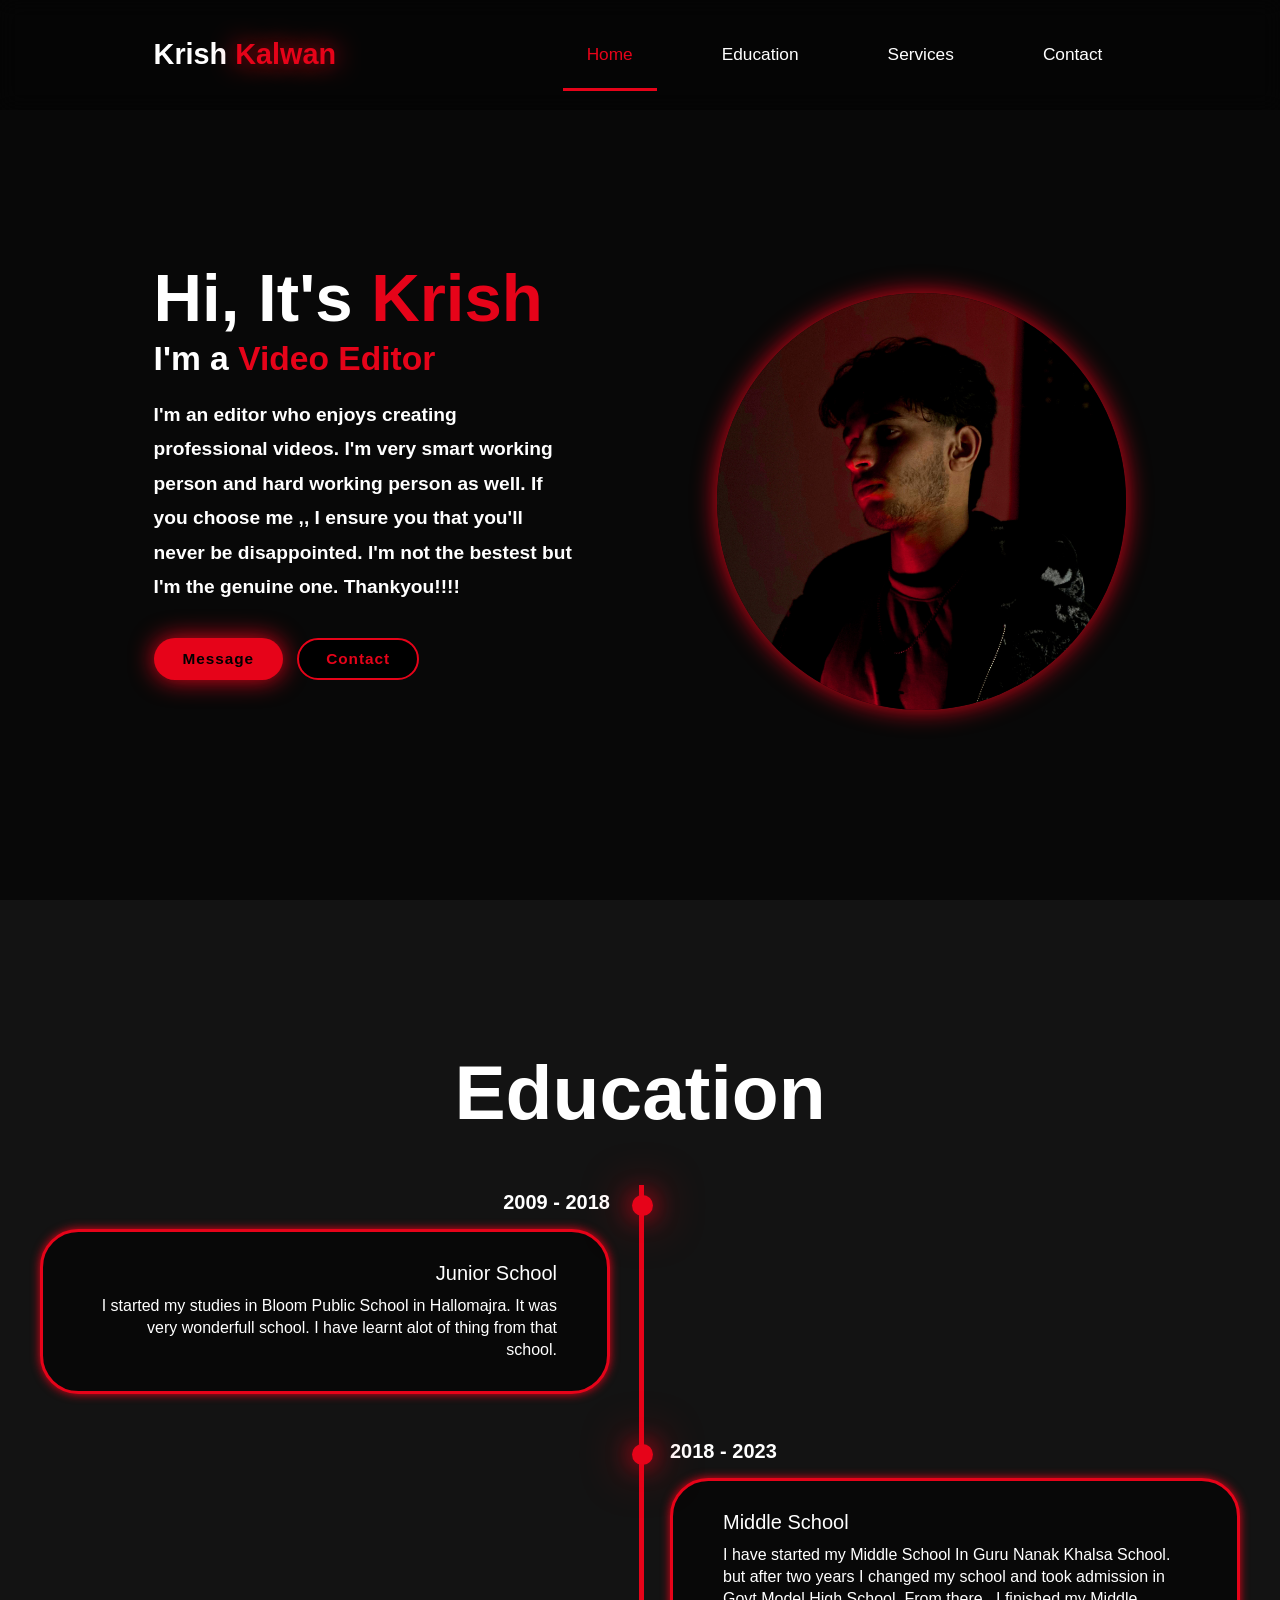
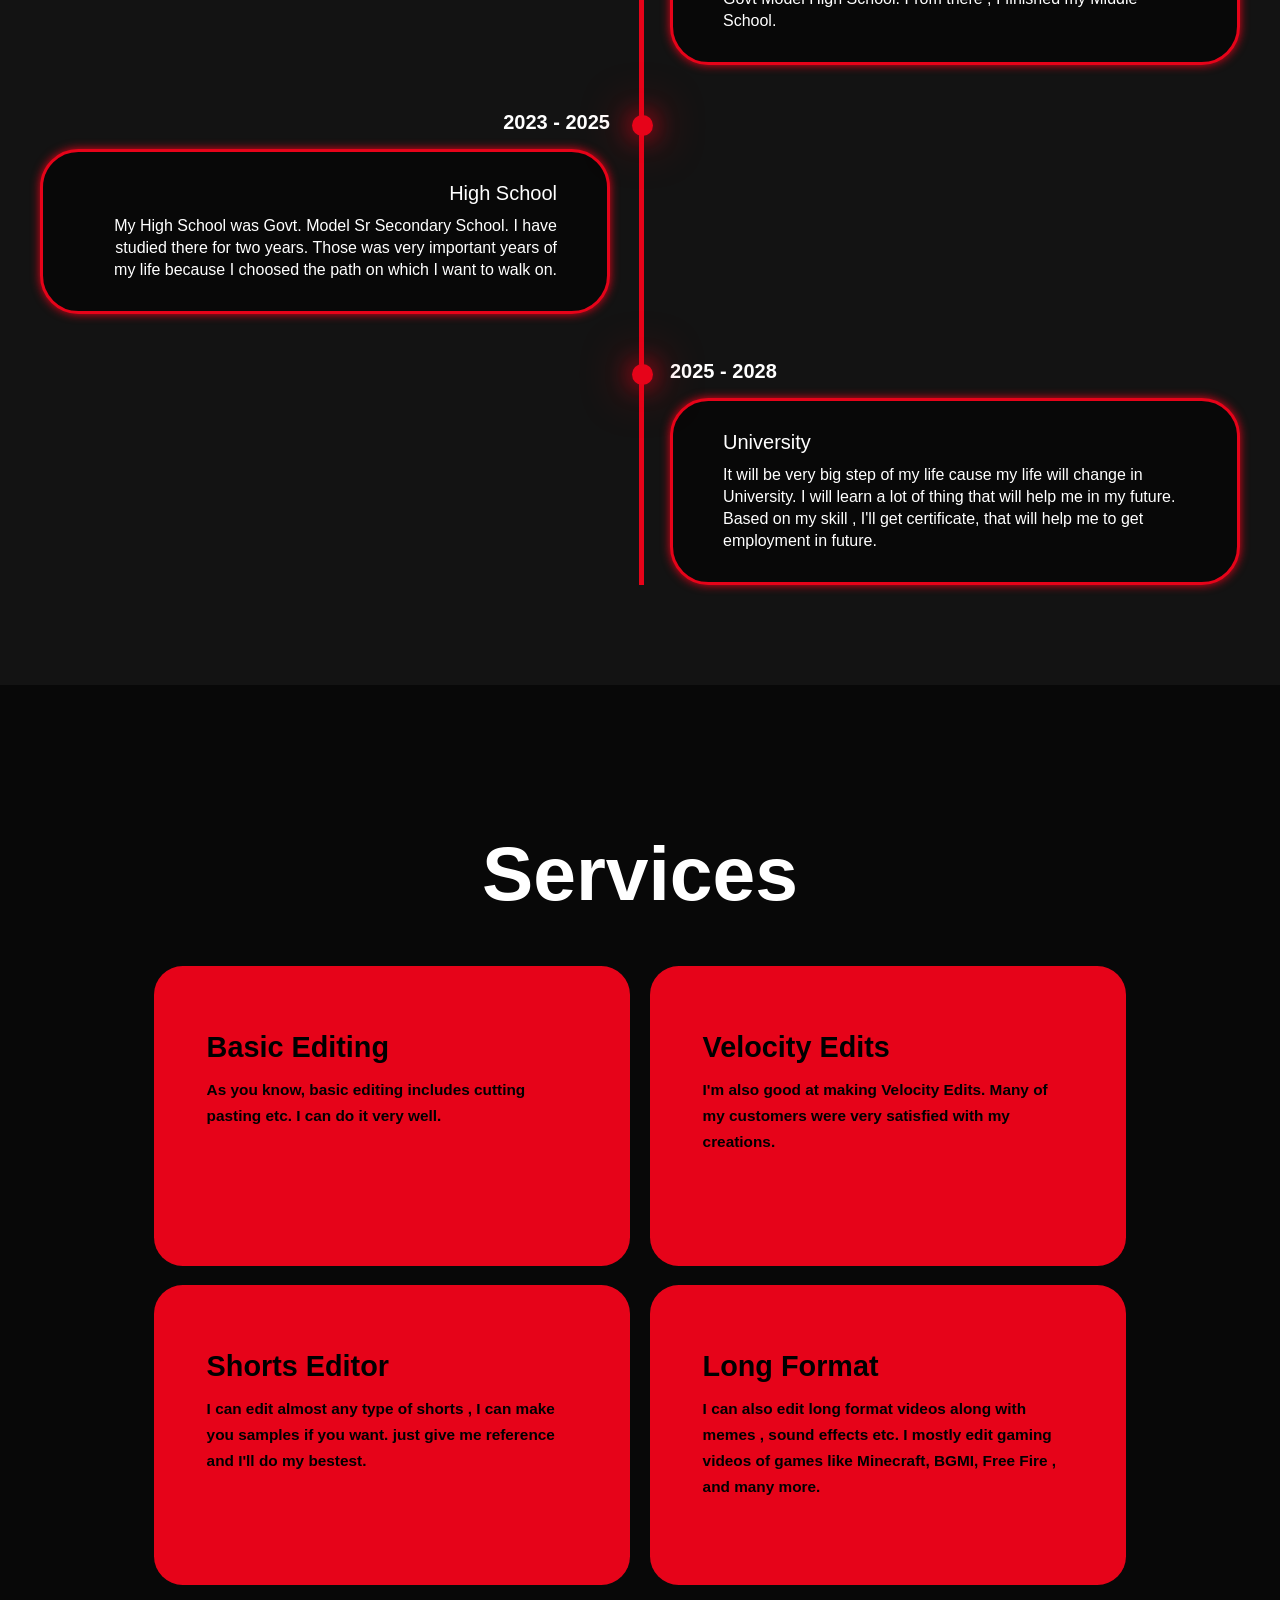
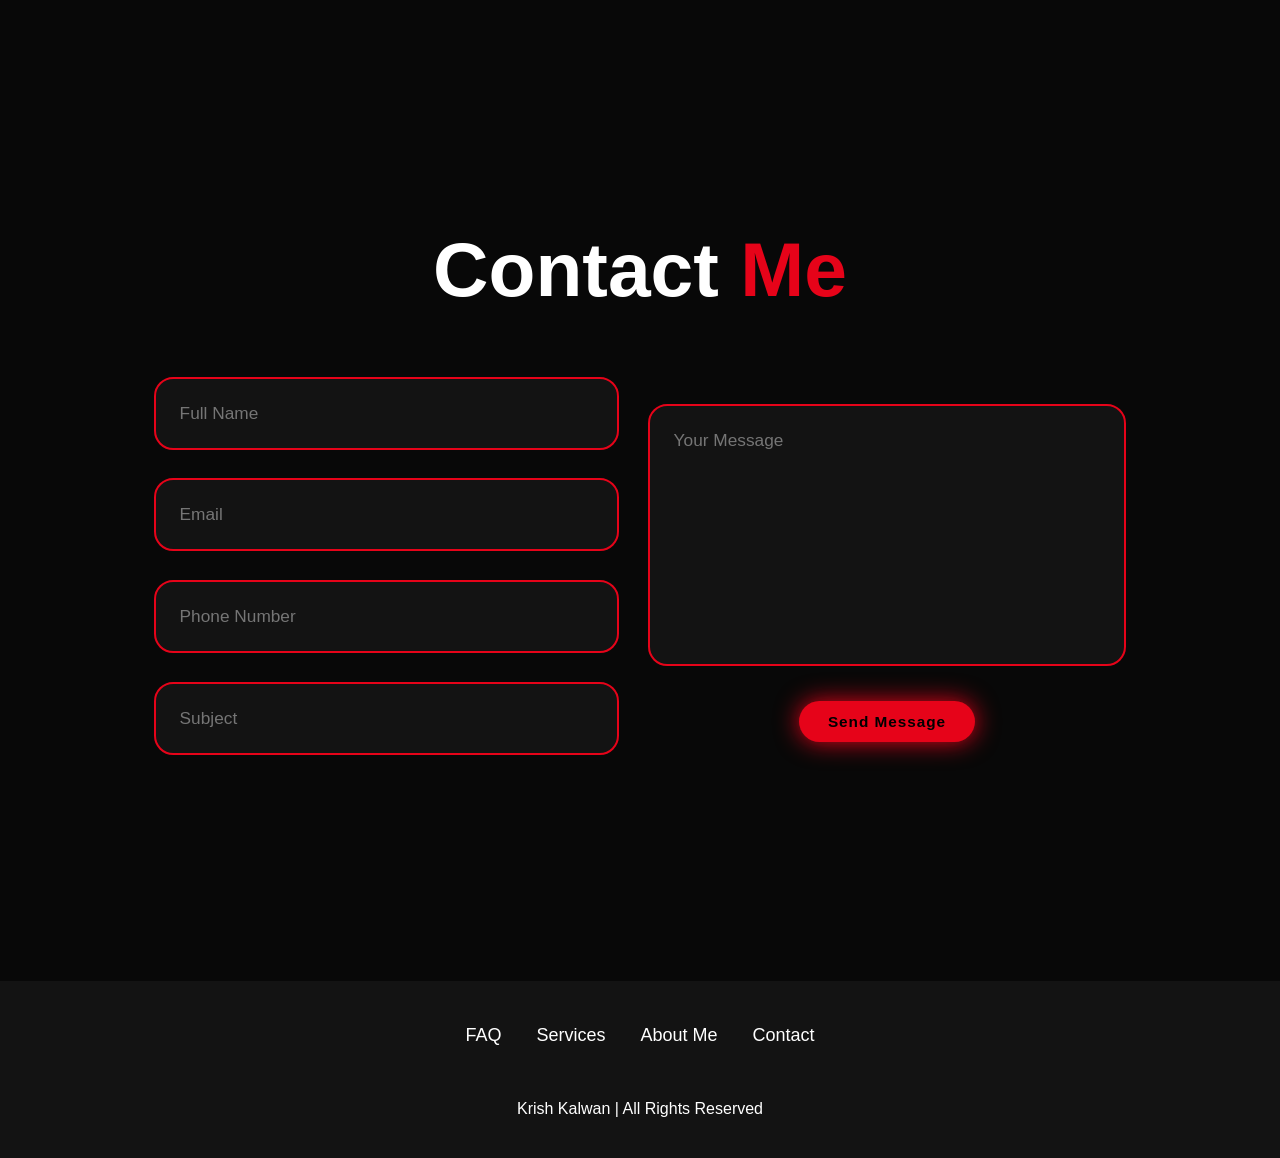
==== index.html @ b5ede559 "Rename indexwebsite.html to index.html" ====
<!DOCTYPE html>
<head>
    <title>
        Introduction website
    </title>
    <link rel="stylesheet" href="./indexweb.css">
</head>
<body>

    <header class="header">
        <a herf="#home" class="logo">Krish
        <span>Kalwan</span></a>

        <box-icon name='menu'id="menu-icon"></box-icon>

        <nav class="navbar">
            <a href="#home" class="active">Home</a>
            <a href="#education">Education</a>
            <a href="#services">Services</a>
            <a href="#contact">Contact</a>
        </nav>
    </header>

    <section class="home"id="home">
        <div class="home-content">
            <h1>Hi, It's <span>Krish</span></h1>
            <h3 class="textweb">I'm a <span>Video Editor</span></h3>
            <p>
                I'm an editor who enjoys creating professional videos. I'm very smart working person
                and hard working person as well. If you choose me ,, I ensure you that you'll never
                be disappointed. I'm not the bestest but I'm the genuine one.    Thankyou!!!! 
                
            </p>
           
            <div class="btn-group">
                <a href="#" class="btn">Message</a>
                <a href="#contact" class="btn">Contact</a>
            </div>
            
        </div>
        <div class="home-img">
            <img src="billa2.jpg" alt="">
        </div>
    </section>

    <section class="education" id="education">
        <h2 class="heading">Education</h2>

        <div class="timeline-items">

            <div class="timeline-item">
                 <div class="timeline-dot"></div>
                    <div class="timeline-date">2009 - 2018

                    </div>
                    <div class="timeline-content">
                        <h3>Junior School  </h3>
                        <p>I started my studies in Bloom Public School in Hallomajra.
                            It was very wonderfull school. I have learnt alot of thing
                            from that school.
                        </p>
                    </div>
            </div>

            <div class="timeline-item">
                 <div class="timeline-dot"></div>
                    <div class="timeline-date">2018 - 2023

                    </div>
                    <div class="timeline-content">
                        <h3>Middle School</h3>
                        <p>I have started my Middle School In Guru Nanak Khalsa School.
                            but after two years I changed my school and took admission
                            in Govt Model High School. From there , I finished my Middle School.
                        </p>
                    </div>
            </div>
    
            <div class="timeline-item">
                 <div class="timeline-dot"></div>
                    <div class="timeline-date">2023 - 2025

                    </div>
                    <div class="timeline-content">
                        <h3>High School</h3>
                        <p>My High School was Govt. Model Sr Secondary School. I have
                            studied there for two years. Those was very important years
                            of my life because I choosed the path on which I want to walk on.
                        </p>
                    </div>
            </div>
    
            <div class="timeline-item">
                 <div class="timeline-dot"></div>
                    <div class="timeline-date">2025 - 2028

                    </div>
                    <div class="timeline-content">
                        <h3>University</h3>
                        <p>It will be very big step of my life cause my life will
                            change in University. I will learn a lot of thing that 
                            will help me in my future. Based on my skill , I'll get 
                            certificate, that will help me to get employment in future.
                        </p>
                    </div>
            </div>
        </div>
    </section>
    
    <section class="services" id="services">
        <h2 class="heading">Services</h2>

        <div class="services-container">
            <div class="service-box">
                <div class="service-info">
                    <h4>Basic Editing</h4>
                    <p>As you know, basic editing includes cutting pasting etc. I can do it very well.
                    </p>
                </div>
            </div>

            <div class="service-box">
                <div class="service-info">
                    <h4>Velocity Edits</h4>
                    <p>I'm also good at making Velocity Edits. Many of my customers were very satisfied with my creations.
                    </p>
                </div>
            </div>

            <div class="service-box">
                <div class="service-info">
                    <h4>Shorts Editor</h4>
                    <p>I can edit almost any type of shorts , I can make you samples if you want. just give me reference and I'll do my bestest.
                    </p>
                </div>
            </div>

            <div class="service-box">
                <div class="service-info">
                    <h4>Long Format</h4>
                    <p>I can also edit long format videos along with memes , sound effects etc. I mostly edit gaming videos of games like 
                        Minecraft, BGMI, Free Fire , and many more. 
                    </p>
                </div>
            </div>
        </div>
    </section>

    <section class="contact" id="contact">
        <h2 class="heading">Contact <span>Me</span></h2>

        <form action="">
            <div class="input-group">
                <div class="input-box">
                    <input type="text"
                    placeholder="Full Name">
                    <input type="email"
                    placeholder="Email">
                </div>
                <div class="input-box">
                    <input type="number"
                    placeholder="Phone Number">
                    <input type="text"
                    placeholder="Subject">
                </div>
            </div>

            <div class="input-group-2">
                <textarea name="" id="" cols="30"
                rows="10" placeholder="Your Message"></textarea>
                <input type="submit" value="Send Message"
                class="btn">
            </div>
        </form>
    </section>

    <footer class="footer">
         <ul class="list">
            <li>
                <a href="#">FAQ</a>
            </li>

            <li>
                <a href="#">Services</a>
            </li>

            <li>
                <a href="#">About Me</a>
            </li>

            <li>
                <a href="#">Contact</a>
            </li>
         </ul>
         <p class="copyright">
            Krish Kalwan | All Rights Reserved
         </p>
        </footer>

   
</body>
</html>
---- indexweb.css ----
*{
    margin: 0;
    padding: 0;
    box-sizing: border-box;
    text-decoration: none;
    border: none;
    outline: none;
    scroll-behavior: smooth;
    font-family: "Poppins",sans-serif;
}

:root {
    --bg-color: #080808;
    --second-bg-color: #131313;
    --text-color: white;
    --main-color: #e60319;    
}
html{
    font-size: 60%;
    overflow-x: hidden;
}
body{
    background: var(--bg-color);
    color: var(--text-color);
}
.header{
    position: fixed;
    top: 0;
    left: 0;
    width: 100%;
    padding: 4rem 12% 4rem;
    background: rgba(0, 0, 0, 0.3);
    backdrop-filter: blur(10px);
    display: flex;
    justify-content: space-between;
    align-items: center;
    z-index: 5;
}
.logo{
    font-size: 3rem;
    color: var(--text-color);
    font-weight: 800;
    cursor: pointer;
    transition: 0.3s ease;
}
.logo:hover{
    transform: scale(1.1);
}
.logo span{
    text-shadow: 0 0 25px var(--main-color);
    
}
.navbar a{
    font-size: 1.8rem;
    color: var(--text-color);
    margin-left: 4rem;
    font-weight: 500;
    transition: 0.3s ease;
    border-bottom: 3px solid transparent;
    padding: 2.5rem;
}
.navbar a:hover,
.navbar a.active{
    color: var(--main-color);
    border-bottom: 3px solid var(--main-color);
}
section{
    min-height: 100vh;
    padding: 10rem 12% 10rem;
}
.home{
    display: flex;
    align-items: center;
    justify-content: center;
    gap: 15rem;
}
.home-content{
    display: flex;
    flex-direction: column;
    align-items: baseline;
    text-align: left;
    justify-content: center;
    margin-top: 3rem;
}
span{
    color: var(--main-color);
}
.logo span{
    color: var(--main-color);
}
.home-content h3{
    margin-bottom: 2rem;
    margin-top: 1rem;
    font-size: 3.5rem;
}
.home-content h1{
    font-size: 7rem;
    font-weight: 700;
    margin-top: 1.5rem;
    line-height: 1;
}
.home-img img{
    position: relative;
    top: 3rem;
    width: 32vw;
    border-radius: 50%;
    box-shadow: 0 0 25px var(--main-color);
    cursor: pointer;
    transition: 0.4s ease-in-out;
    margin-top: 5rem;
}
.home-img img:hover{
    box-shadow: 0 0 25px var(--main-color),
                0 0 50px var(--main-color),
                0 0 100px var(--main-color);
}
.home-content p{
    font-size: 2rem;
    font-weight: 600;
    line-height: 1.8;
    max-width: 1000px;
}
.btn{
    display: inline-block;
    padding: 1rem 2.8rem;
    background: var(--main-color);
    box-shadow: 0 0 25px var(--main-color);
    border-radius: 4rem;
    font-size: 1.6rem;
    color: black;
    border: 2px solid transparent;
    letter-spacing: 0.1rem;
    font-weight: 600;
    transition: 0.3s ease-in-out;
    cursor: pointer;
}
.btn:hover{
    transform: scale(1.05);
    box-shadow: 0 0 50px var(--main-color);
}
.btn-group{
    display: flex;
    align-items: center;
    gap: 1.5rem;
    margin-top: 3.5rem;
}
.btn-group a:nth-of-type(2){
    background-color: black;
    color: var(--main-color);
    border: 2px solid var(--main-color);
    box-shadow: 0 0 25px transparent;
}
.btn-group a:nth-of-type(2):hover{
    box-shadow: 0 0 25px var(--main-color);
    background-color: var(--main-color);
    color: black;
}
.textweb {
    font-size: 34px;
    font-weight: 600;
    min-width: 280px;
}
.textweb span{
    position: relative;
}
.textweb span{
    
    color: var(--main-color);
}

.heading{
    font-size: 8rem;
    text-align: center;
    margin: 5rem 0;
}
.education{
    padding: 100px 15px;
    background: var(--second-bg-color);
}
.education h2{
    margin-bottom: 5rem;
}
.timeline-items{
    max-width: 1200px;
    margin: auto;
    display: flex;
    flex-wrap: wrap;
    position: relative;
}
.timeline-items::before{
    content: "";
    position: absolute;
    width: 5px;
    height: 100%;
    background-color: var(--main-color);
    left: calc(50% - 1px);
}
.timeline-item{
    margin-bottom: 40px;
    width: 100%;
    position: relative;
}
.timeline-item:last-child{
    margin-bottom: 0;
}
.timeline-item:nth-child(odd){
    padding-right: calc(50% + 30px);
    text-align: right;
}
.timeline-item:nth-child(even){
    padding-left: calc(50% + 30px);   
}
.timeline-dot{
    height: 21px;
    width: 21px;
    background-color: var(--main-color);
    box-shadow: 0 0 25px var(--main-color),
                0 0 50px var(--main-color);
    position: absolute;
    left: calc(50% - 8px);
    border-radius: 50%;
    top: 10px;
}
.timeline-date{
    font-size: 20px;
    font-weight: 800;
    color: white;
    margin: 6px 0 15px;
}
.timeline-content{
    background-color: var(--bg-color);
    border: 3px solid var(--main-color);
    padding: 30px 50px;
    border-radius: 4rem;
    box-shadow: 0 0 10px var(--main-color);
    cursor: pointer;
    transition: 0.3s ease-in-out;
}
.timeline-content:hover{
    transform: scale(1.05);
    box-shadow: 0 0 25px var(--main-color);
}
.timeline-content h3{
    font-size: 20px;
    color: white;
    margin: 0 0 10px;
    font-weight: 500;
}
.timeline-content p{
    color: white;
    font-size: 16px;
    font-weight: 300;
    line-height: 22px;
}
::-webkit-scrollbar{
    width: 15px;
}
::-webkit-scrollbar-thumb{
    background-color: var(--main-color);
}
::-webkit-scrollbar-track{
    background-color: var(--bg-color);
    width: 50px;
}
.services{
    background: var(--bg-color);
    color: black;
}
.services h2{
    margin-bottom: 5rem;
    color: white;
}
.services-container{
    display: grid;
    grid-template-columns: repeat(2,1fr);
    align-items: center;
    gap: 2rem;
}
.service-box{
    background-color: var(--main-color);
    height: 300px;
    border-radius: 3rem;
    border: 5px solid transparent;
    cursor: pointer;
    transition: 0.4s ease-in-out;
}
.service-box:hover{
    background: white;
    color: black;
    border: 5px solid var(--main-color);
    transform: scale(1.03);
}
.service-box .service-info{
    display: flex;
    flex-direction: column;
    text-align: left;
    max-height: 200px;
    justify-content: left;
    align-items: baseline;
    padding: 5rem 5rem;
}
.service-info h4{
    font-size: 3rem;
    font-weight: 800;
    line-height: 2;
}
.service-info p{
    font-size: 1.6rem;
    font-weight: 600;
    max-height: 100px;
    line-height: 1.7;
    margin: auto;
}
.contact{
    background-color: var(--bg-color);
}
.contact h2{
    margin-bottom: 3rem;
    color: white;
}
.contact form{
    display: flex;
    align-items: center;
    justify-content: center;
    gap: 3rem;
    margin: 5rem auto;
    text-align: center;
}
.contact form .input-box{
    display: flex;
    justify-content: center;
    flex-wrap: wrap;
}
.contact form .input-box input,
.contact form textarea{
    width: 100%;
    padding: 2.5rem;
    font-size: 1.8rem;
    color: var(--text-color);
    background: var(--second-bg-color);
    border-radius: 2rem;
    border: 2px solid var(--main-color);
    margin: 1.5rem 0;
    resize: none;
}
.contact form .btn{
    margin-top: 2rem;
}
.footer{
    position: relative;
    bottom: 0;
    width: 100%;
    padding: 40px 0;
    background-color: var(--second-bg-color);
}
.footer .social{
    text-align: center;
    padding-bottom: 25px;
    color: var(--main-color);
}
.footer ul{
    margin-top: 0;
    padding: 0;
    font-size: 18px;
    line-height: 1.6;
    margin-bottom: 0;
    text-align: center;
}
.footer ul li a{
    color: white;
    border-bottom: 3px solid transparent;
    transition: 0.3s ease-in-out;
}
.footer ul li a:hover{
    border-bottom: 3px solid var(--main-color);
}
.footer ul li{
    display: inline-block;
    padding: 0 15px;
}
.footer .copyright{
    margin-top: 50px;
    text-align: center;
    font-size: 16px;
    color: white;
}
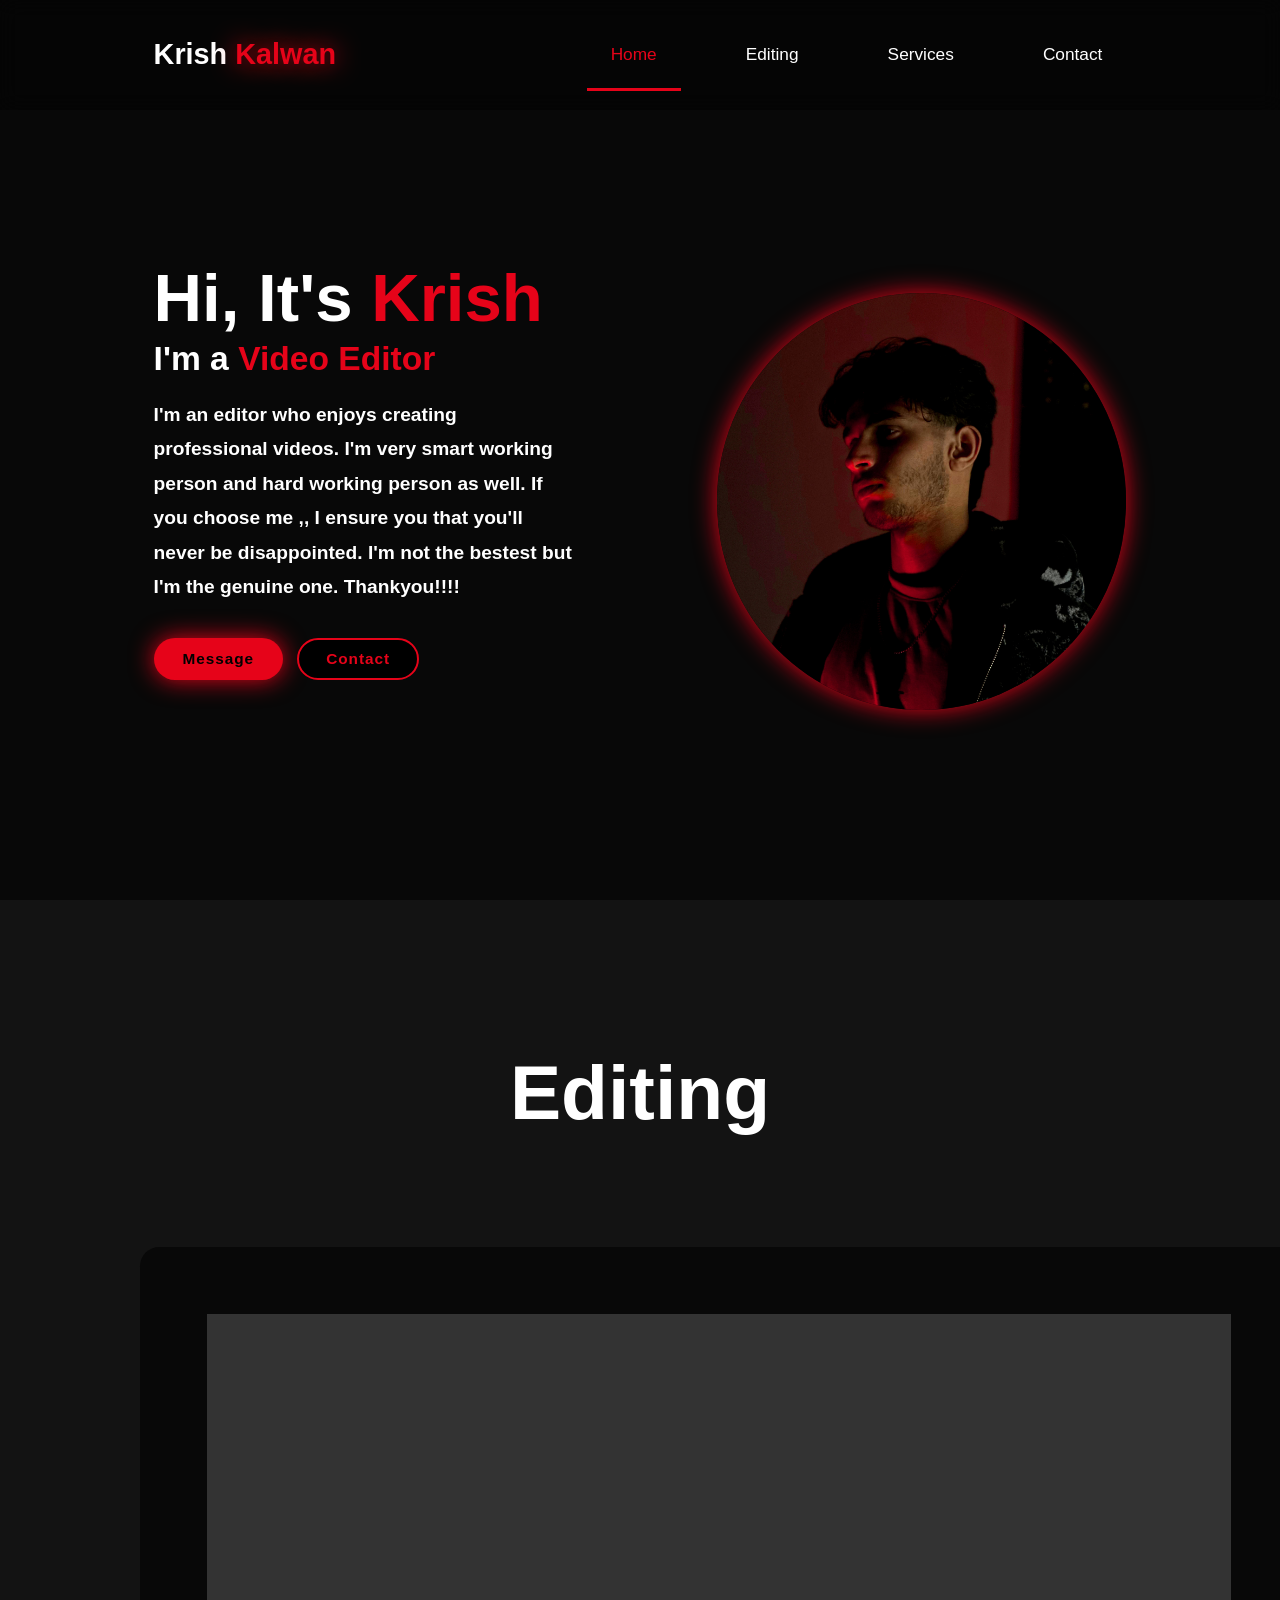
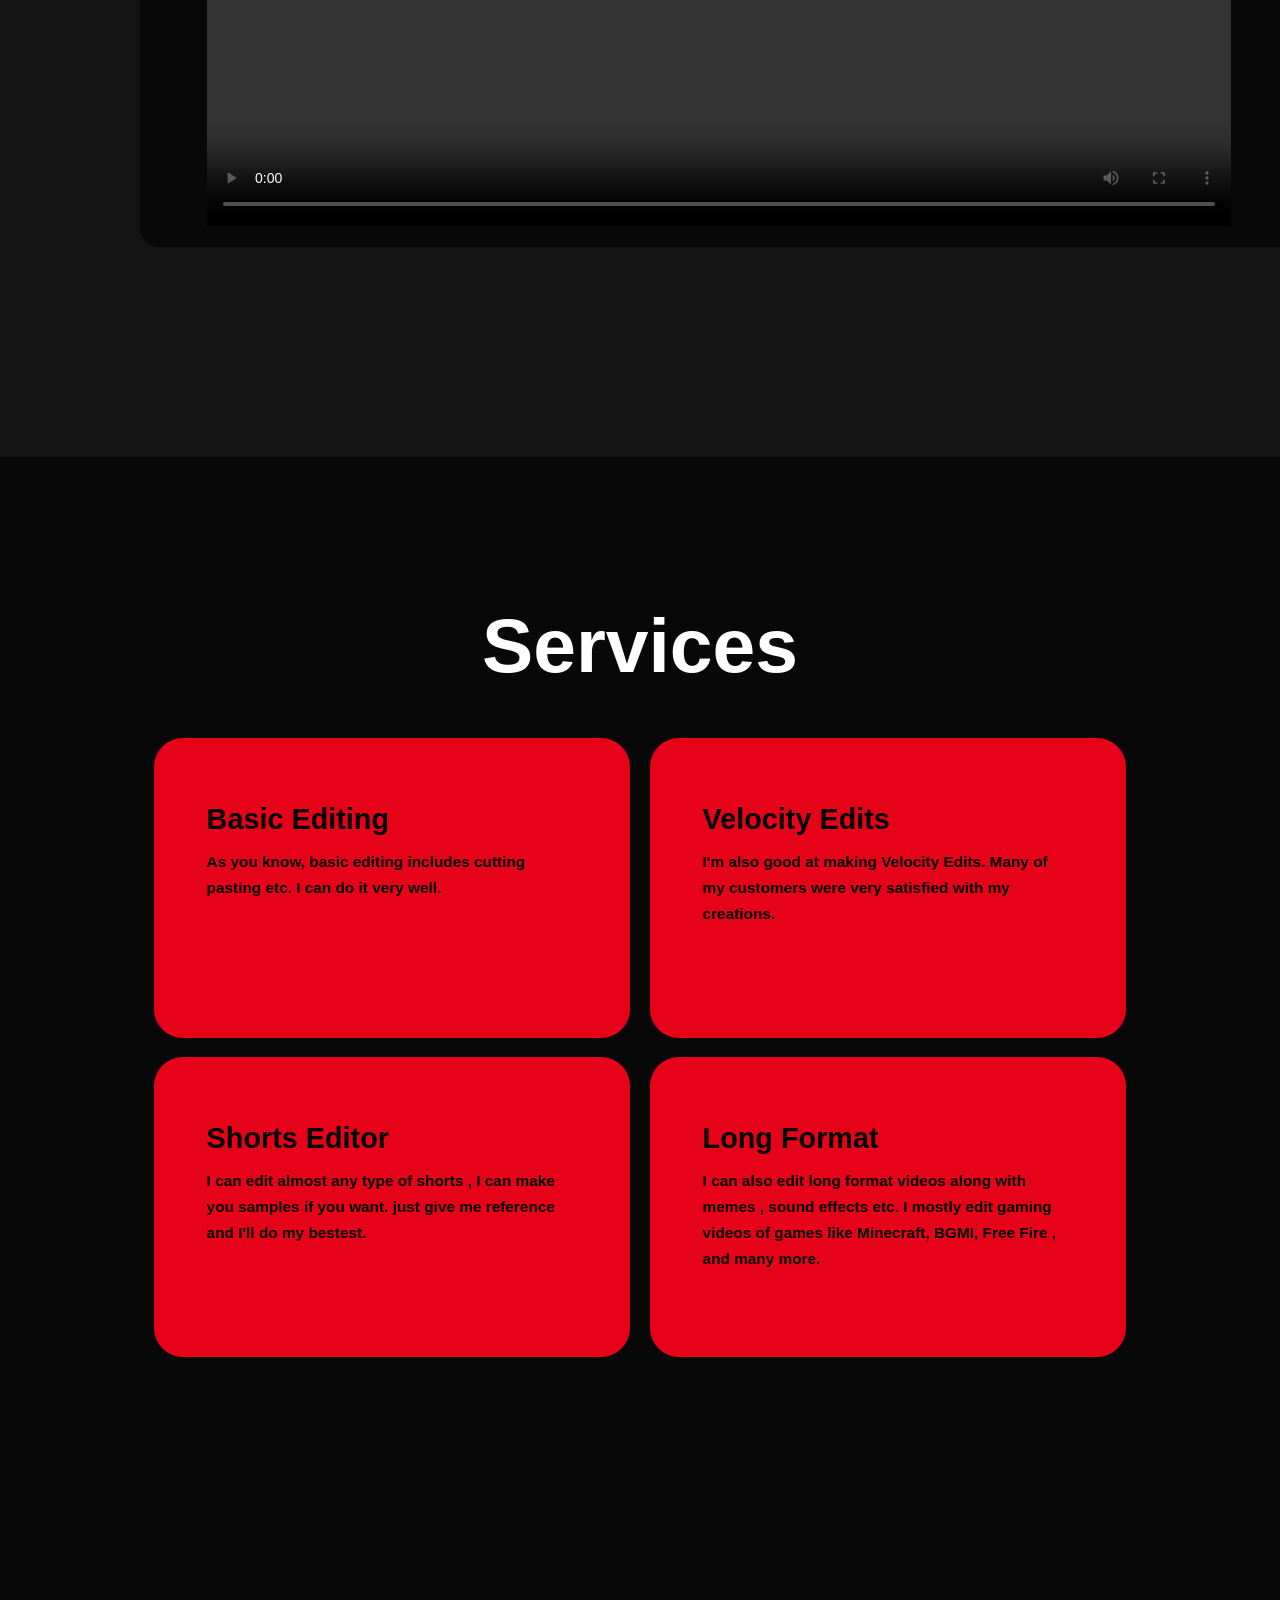
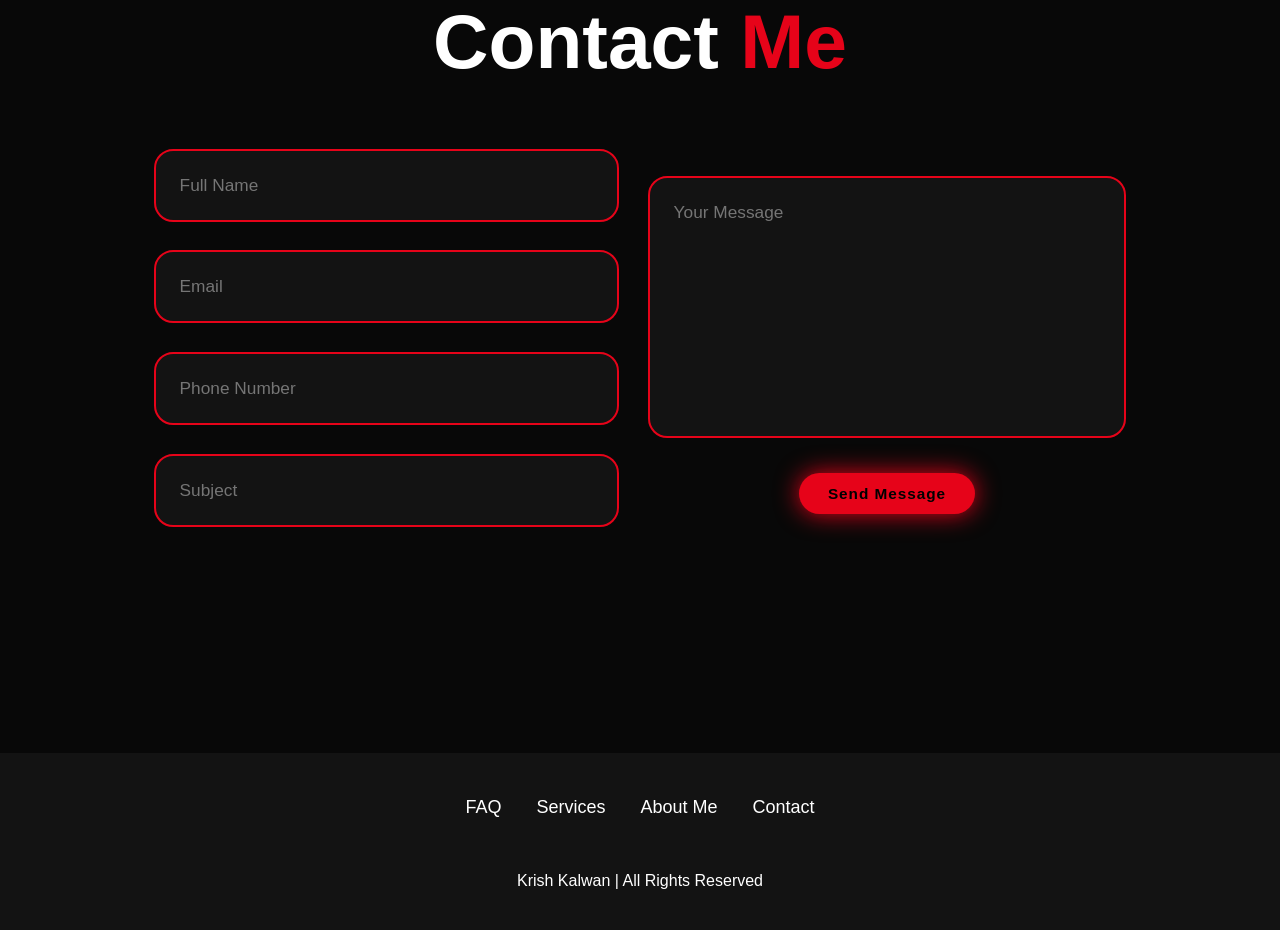
==== commit 0c1a5234: "Rename indexwebsite.html to index.html" ====
--- a/index.html
+++ b/index.html
@@ -15,7 +15,7 @@
 
         <nav class="navbar">
             <a href="#home" class="active">Home</a>
-            <a href="#education">Education</a>
+            <a href="#education">Editing</a>
             <a href="#services">Services</a>
             <a href="#contact">Contact</a>
         </nav>
@@ -44,65 +44,20 @@
     </section>
 
     <section class="education" id="education">
-        <h2 class="heading">Education</h2>
+        <h2 class="heading">Editing</h2>
 
-        <div class="timeline-items">
-
-            <div class="timeline-item">
-                 <div class="timeline-dot"></div>
-                    <div class="timeline-date">2009 - 2018
-
-                    </div>
-                    <div class="timeline-content">
-                        <h3>Junior School  </h3>
-                        <p>I started my studies in Bloom Public School in Hallomajra.
-                            It was very wonderfull school. I have learnt alot of thing
-                            from that school.
-                        </p>
-                    </div>
-            </div>
-
-            <div class="timeline-item">
-                 <div class="timeline-dot"></div>
-                    <div class="timeline-date">2018 - 2023
-
-                    </div>
-                    <div class="timeline-content">
-                        <h3>Middle School</h3>
-                        <p>I have started my Middle School In Guru Nanak Khalsa School.
-                            but after two years I changed my school and took admission
-                            in Govt Model High School. From there , I finished my Middle School.
-                        </p>
-                    </div>
-            </div>
-    
-            <div class="timeline-item">
-                 <div class="timeline-dot"></div>
-                    <div class="timeline-date">2023 - 2025
-
-                    </div>
-                    <div class="timeline-content">
-                        <h3>High School</h3>
-                        <p>My High School was Govt. Model Sr Secondary School. I have
-                            studied there for two years. Those was very important years
-                            of my life because I choosed the path on which I want to walk on.
-                        </p>
-                    </div>
-            </div>
-    
-            <div class="timeline-item">
-                 <div class="timeline-dot"></div>
-                    <div class="timeline-date">2025 - 2028
-
-                    </div>
-                    <div class="timeline-content">
-                        <h3>University</h3>
-                        <p>It will be very big step of my life cause my life will
-                            change in University. I will learn a lot of thing that 
-                            will help me in my future. Based on my skill , I'll get 
-                            certificate, that will help me to get employment in future.
-                        </p>
-                    </div>
+        <div class="carousel">
+            <div class="group">
+                <div class="card">
+                    <video class="video1" src="sample clip.mp4" controls="true"></video>
+                </div>
+                <div class="card">
+                    <video class="video1" src="sample clip.mp4" controls="true"></video>
+                </div>
+                <div class="card">
+                    <video class="video1" src="sample clip.mp4" controls="true"></video>
+                </div>
+              
             </div>
         </div>
     </section>
--- a/indexweb.css
+++ b/indexweb.css
@@ -180,77 +180,47 @@
 .education h2{
     margin-bottom: 5rem;
 }
-.timeline-items{
-    max-width: 1200px;
-    margin: auto;
-    display: flex;
-    flex-wrap: wrap;
-    position: relative;
-}
-.timeline-items::before{
-    content: "";
-    position: absolute;
-    width: 5px;
-    height: 100%;
-    background-color: var(--main-color);
-    left: calc(50% - 1px);
-}
-.timeline-item{
-    margin-bottom: 40px;
-    width: 100%;
-    position: relative;
-}
-.timeline-item:last-child{
-    margin-bottom: 0;
-}
-.timeline-item:nth-child(odd){
-    padding-right: calc(50% + 30px);
-    text-align: right;
-}
-.timeline-item:nth-child(even){
-    padding-left: calc(50% + 30px);   
-}
-.timeline-dot{
-    height: 21px;
-    width: 21px;
-    background-color: var(--main-color);
-    box-shadow: 0 0 25px var(--main-color),
-                0 0 50px var(--main-color);
-    position: absolute;
-    left: calc(50% - 8px);
-    border-radius: 50%;
-    top: 10px;
-}
-.timeline-date{
-    font-size: 20px;
-    font-weight: 800;
-    color: white;
-    margin: 6px 0 15px;
-}
-.timeline-content{
-    background-color: var(--bg-color);
-    border: 3px solid var(--main-color);
-    padding: 30px 50px;
-    border-radius: 4rem;
-    box-shadow: 0 0 10px var(--main-color);
-    cursor: pointer;
-    transition: 0.3s ease-in-out;
-}
-.timeline-content:hover{
-    transform: scale(1.05);
-    box-shadow: 0 0 25px var(--main-color);
-}
-.timeline-content h3{
-    font-size: 20px;
-    color: white;
-    margin: 0 0 10px;
-    font-weight: 500;
-}
-.timeline-content p{
-    color: white;
-    font-size: 16px;
-    font-weight: 300;
-    line-height: 22px;
+.carousel {
+    margin: 110px auto;
+    width: 80%;
+    border: 5px var(--main-color);
+    display: flex;
+    
+}
+.carousel::-webkit-scrollbar {
+    display: none;
+}
+
+
+.group {
+    display: flex;
+    align-items: center;
+    justify-content: center;
+    gap: 10rem;
+    padding-right: 6em;
+    margin: auto;   
+}
+.card:hover{
+    color: var(--main-color);
+    border: 5px solid var(--main-color);
+    transition: 1s ease-in-out;
+    box-shadow: 0 0 60px var(--main-color);
+}
+.video1 {
+height: 110%;
+width: 100% auto;
+margin: auto;
+}
+.card {
+    flex: 0 0 5em;
+    height: 600px;
+    padding: 7rem;
+    background: var(--bg-color);
+    font-size: 5.5rem;
+    border-radius: 2rem;
+    text-align: center;
+    align-content: center;
+    
 }
 ::-webkit-scrollbar{
     width: 15px;
